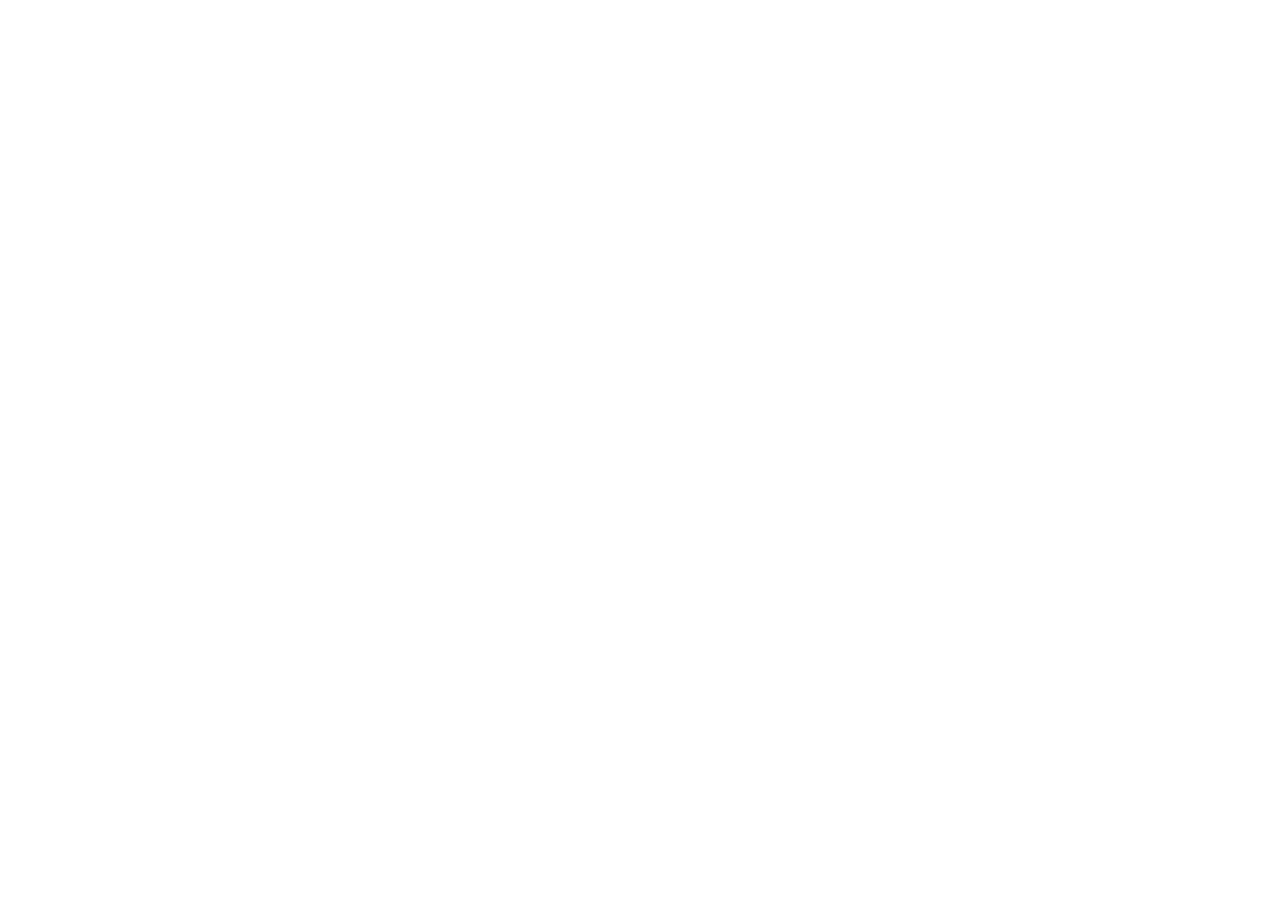
==== index.html @ 88eb9bfc "Initial commit" ====
<!DOCTYPE html>
<html lang="en">

<head>
  <meta charset="utf-8">
  <meta name="viewport"
    content="width=device-width, initial-scale=1, minimum-scale=1.0, shrink-to-fit=no, viewport-fit=cover">

  <!-- Replace with your own title and description. -->
  <title>Awesome Docsify Site</title>
  <meta name="description" content="An awesome docsify site for publishing some content on the web.">

  <!-- Default Theme (see https://docsify.js.org/#/themes) -->
  <link rel="stylesheet" href="//cdn.jsdelivr.net/npm/docsify@4/lib/themes/vue.css">

</head>

<body>
  <div id="app"></div>

  <script>
    // Docsify Configuration (see https://docsify.js.org/#/configuration)
    window.$docsify = {
      name: 'Simple Docsify Template',

      // Sidebar Configuration
      auto2top: true,
      loadSidebar: true,
      maxLevel: 0,
      // Set subMaxLevel to 0 to remove automatic display of page table of contents (TOC) in Sidebar
      subMaxLevel: 3,

      // Search Plugin Configuration
      search: {
        placeholder: 'Type to search',
        noData: 'No matches found.',
        // Headline depth, 1 - 6
        depth: 2,
      }
    };
  </script>

  <!-- Required -->
  <script src="https://cdn.jsdelivr.net/npm/docsify@4/lib/docsify.min.js"></script>

  <!-- Recommended -->
  <script src="https://cdn.jsdelivr.net/npm/docsify@4/lib/plugins/zoom-image.min.js"></script>
  <script src="https://cdn.jsdelivr.net/npm/docsify@4/lib/plugins/search.js"></script>

</body>
</html>
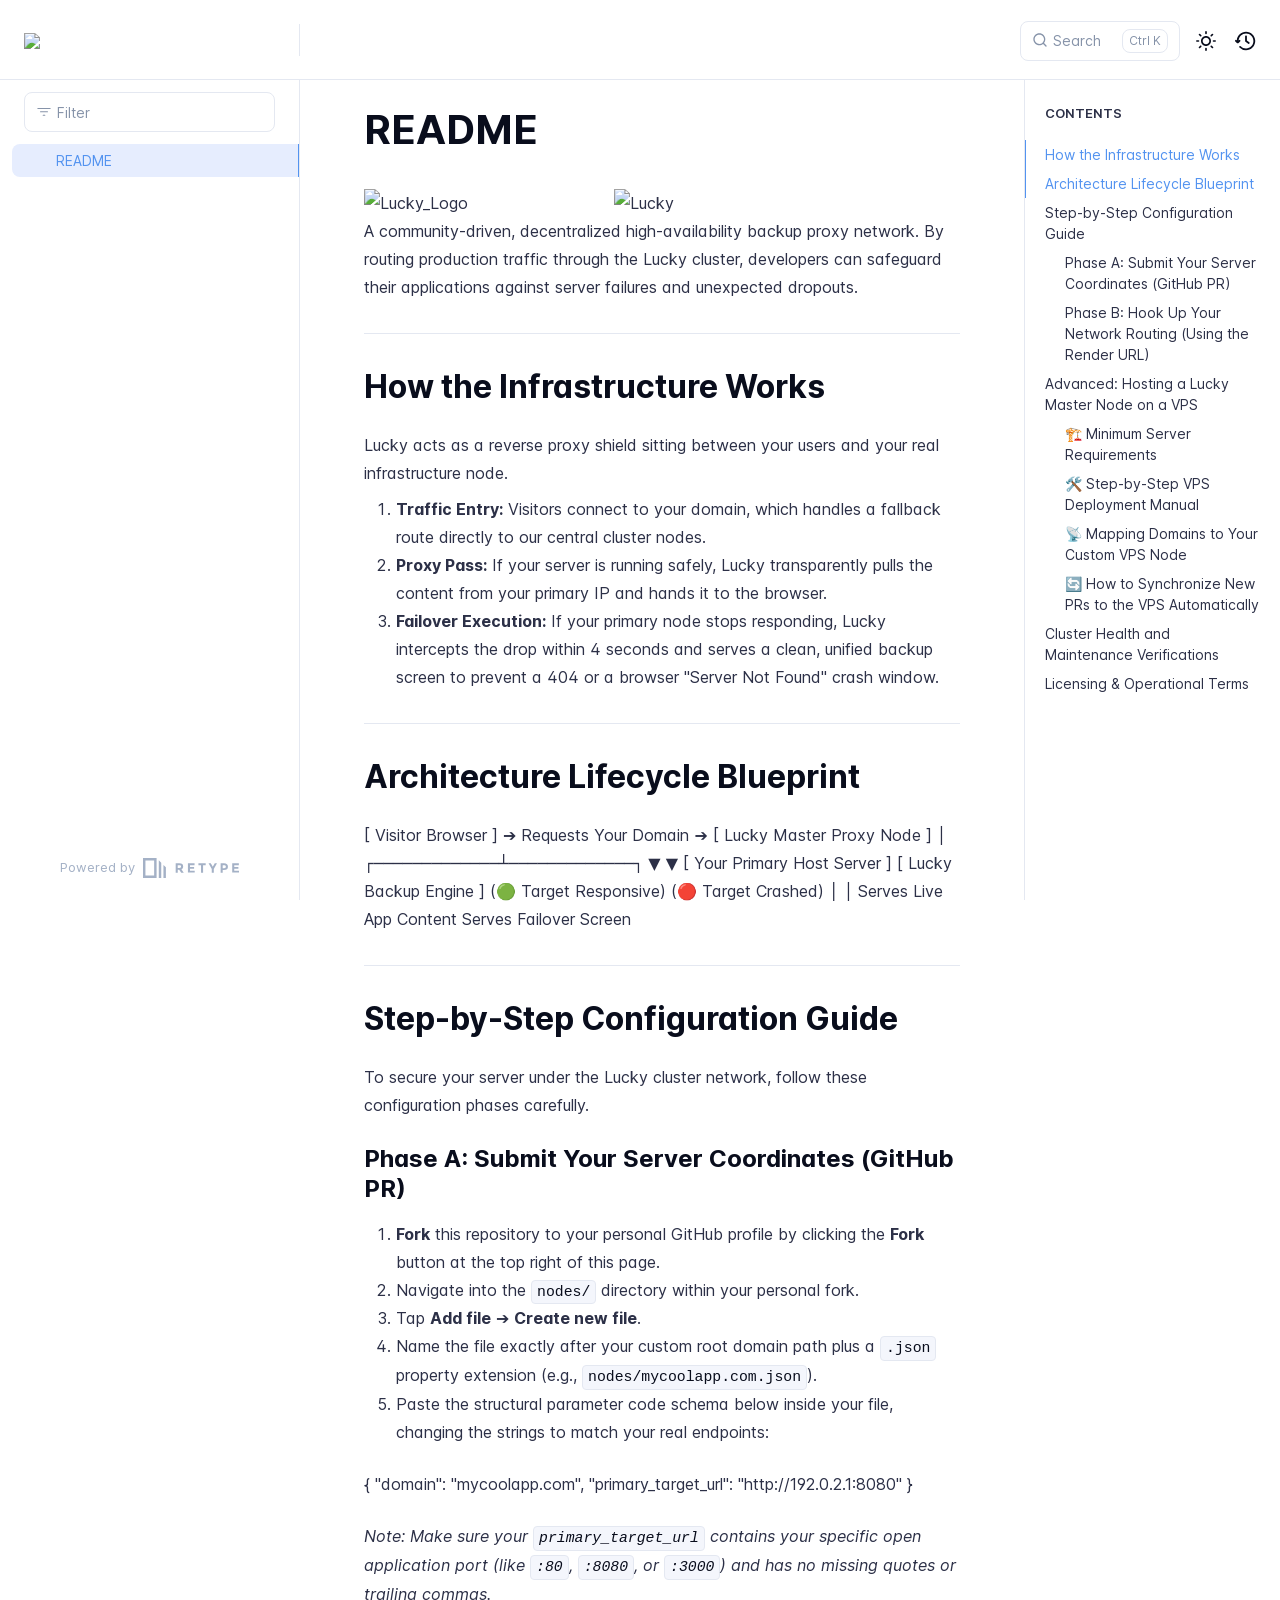
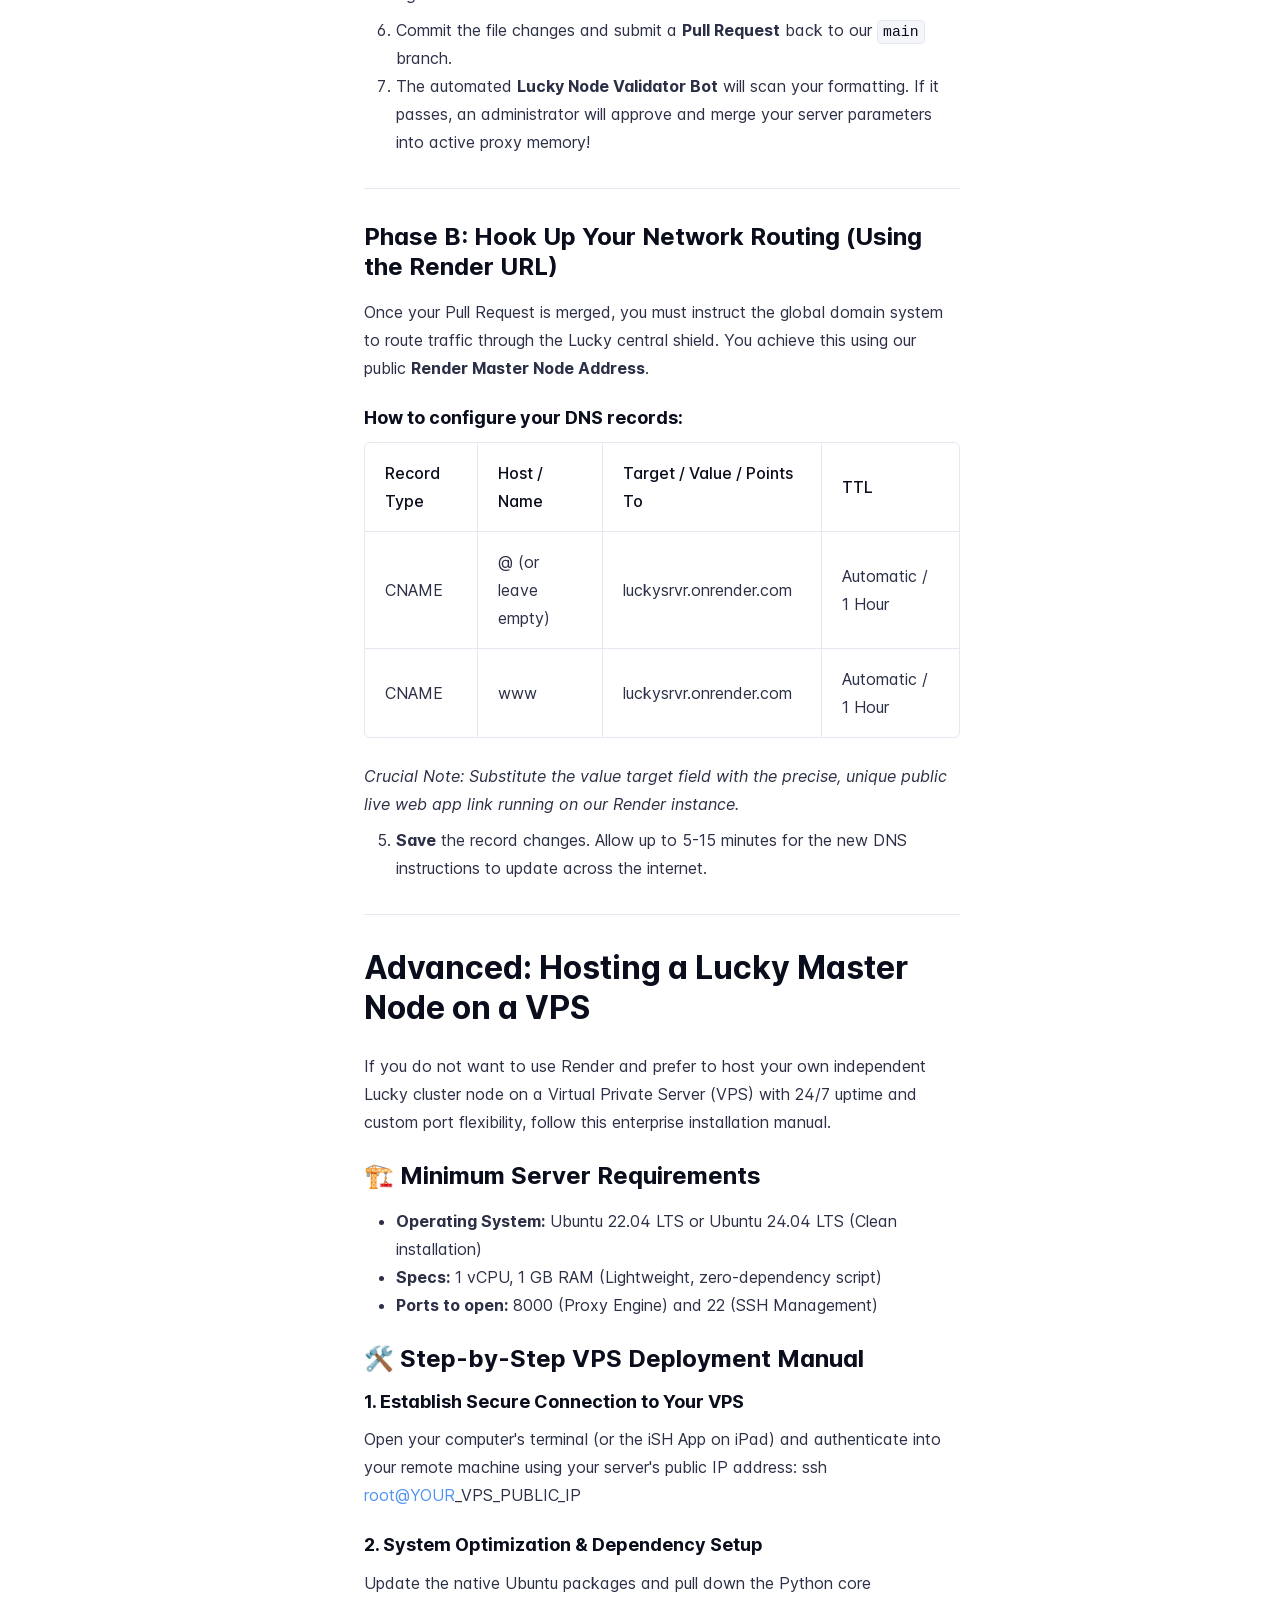
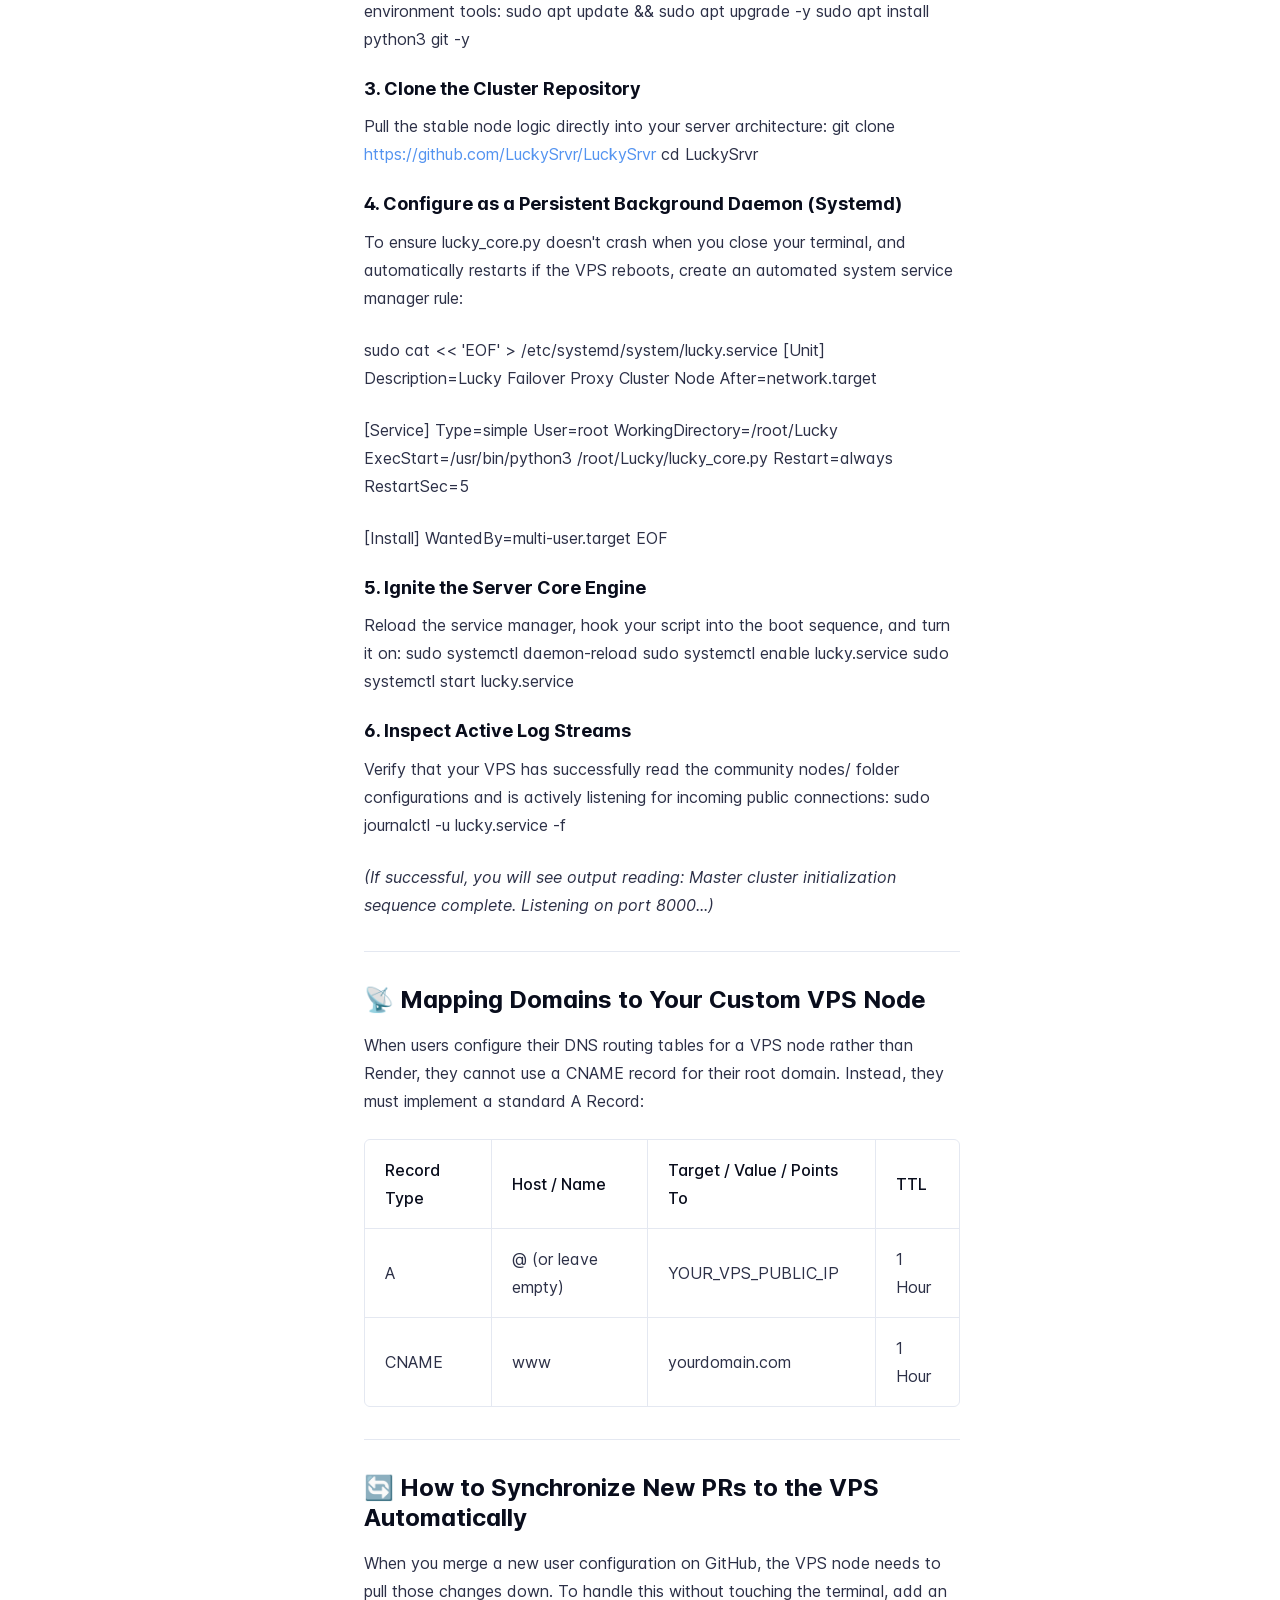
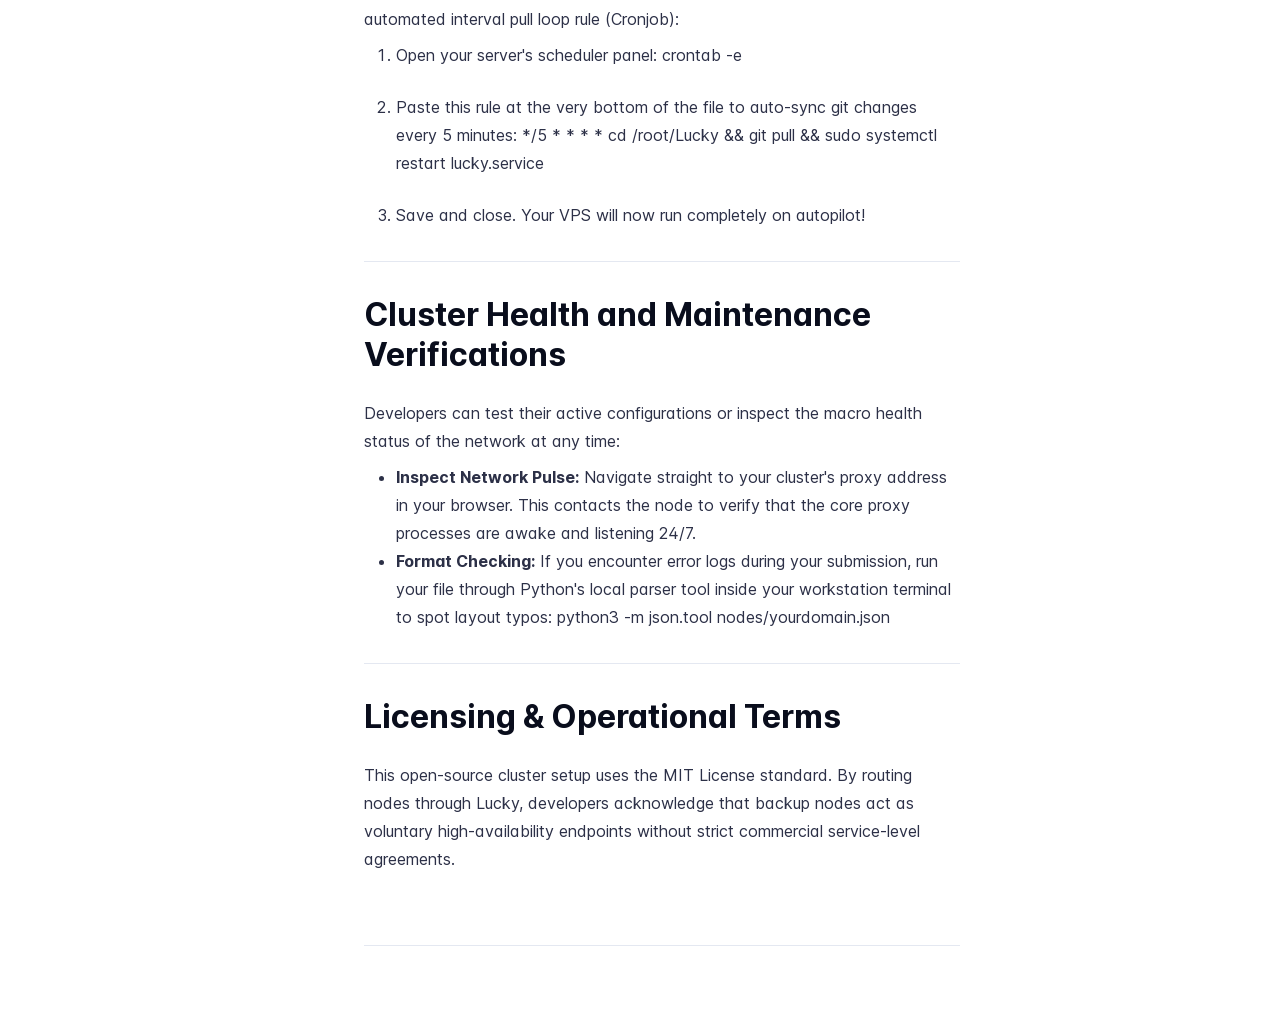
==== commit 273b9b5e: "Refreshes Retype-generated documentation. Process triggered by MOG4125." ====
--- a/index.html
+++ b/index.html
@@ -1,51 +1,452 @@
 <!DOCTYPE html>
-<html lang="en">
-
+<html lang="en" class="h-full">
 <head>
-  <meta charset="utf-8">
-  <meta name="viewport"
-    content="width=device-width, initial-scale=1, minimum-scale=1.0, shrink-to-fit=no, viewport-fit=cover">
-
-  <!-- Replace with your own title and description. -->
-  <title>Awesome Docsify Site</title>
-  <meta name="description" content="An awesome docsify site for publishing some content on the web.">
-
-  <!-- Default Theme (see https://docsify.js.org/#/themes) -->
-  <link rel="stylesheet" href="//cdn.jsdelivr.net/npm/docsify@4/lib/themes/vue.css">
-
+    <meta charset="UTF-8">
+    <meta name="viewport" content="width=device-width,initial-scale=1">
+    <meta name="turbo-cache-control" content="no-cache" data-turbo-track="reload" data-track-token="3.12.0.832842397682">
+
+    <!-- See retype.com -->
+    <meta name="generator" content="Retype 3.12.0">
+
+    <!-- Primary Meta Tags -->
+    <title>README</title>
+    <meta name="title" content="README">
+    <meta name="description" content="A community-driven, decentralized high-availability backup proxy network.">
+
+    <!-- Canonical -->
+    <link rel="canonical" href="/">
+
+    <!-- Open Graph / Facebook -->
+    <meta property="og:type" content="website">
+    <meta property="og:url" content="/">
+    <meta property="og:title" content="README">
+    <meta property="og:description" content="A community-driven, decentralized high-availability backup proxy network.">
+
+    <!-- Twitter -->
+    <meta property="twitter:card" content="summary_large_image">
+    <meta property="twitter:url" content="/">
+    <meta property="twitter:title" content="README">
+    <meta property="twitter:description" content="A community-driven, decentralized high-availability backup proxy network.">
+
+    <script data-cfasync="false">(function(){var cl=document.documentElement.classList,ls=localStorage.getItem("retype_scheme"),hd=cl.contains("dark"),hl=cl.contains("light"),wm=window.matchMedia&&window.matchMedia("(prefers-color-scheme: dark)").matches;if(ls==="dark"||(!ls&&wm&&!hd&&!hl)){cl.remove("light");cl.add("dark")}else if(ls==="light"||(!ls&&!wm&&!hd&&!hl)){cl.remove("dark");cl.add("light")}})();</script>
+
+    <link href="resources/css/retype.css?v=3.12.0.832842397682" rel="stylesheet">
+
+    <script data-cfasync="false" src="resources/js/config.js?v=3.12.0.832842397682" data-turbo-eval="false" defer></script>
+    <script data-cfasync="false" src="resources/js/retype.js?v=3.12.0" data-turbo-eval="false" defer></script>
+    <script id="lunr-js" data-cfasync="false" src="resources/js/lunr.js?v=3.12.0.832842397682" data-turbo-eval="false" defer></script>
 </head>
-
 <body>
-  <div id="app"></div>
-
-  <script>
-    // Docsify Configuration (see https://docsify.js.org/#/configuration)
-    window.$docsify = {
-      name: 'Simple Docsify Template',
-
-      // Sidebar Configuration
-      auto2top: true,
-      loadSidebar: true,
-      maxLevel: 0,
-      // Set subMaxLevel to 0 to remove automatic display of page table of contents (TOC) in Sidebar
-      subMaxLevel: 3,
-
-      // Search Plugin Configuration
-      search: {
-        placeholder: 'Type to search',
-        noData: 'No matches found.',
-        // Headline depth, 1 - 6
-        depth: 2,
-      }
-    };
-  </script>
-
-  <!-- Required -->
-  <script src="https://cdn.jsdelivr.net/npm/docsify@4/lib/docsify.min.js"></script>
-
-  <!-- Recommended -->
-  <script src="https://cdn.jsdelivr.net/npm/docsify@4/lib/plugins/zoom-image.min.js"></script>
-  <script src="https://cdn.jsdelivr.net/npm/docsify@4/lib/plugins/search.js"></script>
-
+    <div id="retype-app" class="relative text-base antialiased text-base-text bg-base-bg font-body">
+        <div class="absolute bottom-0 left-0" style="top: 5rem; right: 50%"></div>
+    
+        <header id="retype-header" class="sticky top-0 z-30 flex w-full h-16 bg-header-bg border-b border-header-border md:h-20">
+            <div class="container relative flex items-center justify-between pr-6 grow md:justify-start">
+                <!-- Mobile menu button skeleton -->
+                <button v-cloak class="skeleton retype-mobile-menu-button flex items-center justify-center shrink-0 overflow-hidden dark:text-white focus:outline-none rounded-full w-10 h-10 ml-3.5 md:hidden"><svg xmlns="http://www.w3.org/2000/svg" class="mb-px shrink-0" width="24" height="24" viewBox="0 0 24 24" role="presentation" style="margin-bottom: 0px;"><g fill="currentColor"><path d="M2 4h20v2H2zM2 11h20v2H2zM2 18h20v2H2z"></path></g></svg></button>
+                <div v-cloak id="retype-sidebar-left-toggle-button"></div>
+        
+                <!-- Logo -->
+                <div class="flex items-center justify-between h-full py-2 md:w-75">
+                    <div class="flex items-center px-2 md:px-6">
+                        <a id="retype-branding-logo" href="" class="flex items-center leading-snug text-2xl">
+                            <span class="grow-0 shrink-0 overflow-hidden">
+                                <img class="max-h-10 dark:hidden md:inline-block" src="false">
+                                <img class="max-h-10 hidden dark:inline-block" src="false">
+                            </span>
+                        </a>
+                    </div>
+        
+                    <span class="hidden h-8 border-r md:inline-block border-base-border"></span>
+                </div>
+        
+                <div class="flex justify-between md:grow">
+                    <!-- Top Nav -->
+                    <nav id="retype-header-nav" class="hidden md:flex">
+                        <ul class="flex flex-col mb-4 md:pl-16 md:mb-0 md:flex-row md:items-center">
+                            
+                        </ul>
+                    </nav>
+        
+                    <div v-cloak class="flex justify-end grow">
+                        <div id="retype-mobile-search-button"></div>
+                        <doc-search-desktop></doc-search-desktop>
+        
+                        <doc-theme-switch class="lg:ml-2"></doc-theme-switch>
+                        <doc-history></doc-history>
+                    </div>
+                </div>
+            </div>
+        </header>
+    
+    
+        <div id="retype-container" class="container relative flex bg-white">
+            <!-- Sidebar Skeleton -->
+            <div v-cloak class="fixed flex flex-col shrink-0 duration-300 ease-in-out bg-sidebar-left-bg border-sidebar-left-border sidebar top-20 w-75 border-r h-screen md:sticky transition-transform skeleton">
+            
+                <div class="flex items-center h-16 px-6">
+                    <input id="retype-filter-input-mock" class="w-full h-10 pl-8 px-3 py-2 transition-colors duration-200 ease-linear bg-filter-bg border border-filter-border rounded-lg shadow-none md:text-sm hover:border-filter-border-hover focus:outline-none focus:border-filter-border-focus placeholder-filter-placeholder" type="text">
+                </div>
+            
+                <div class="pl-6 mt-1 mb-4">
+                    <div class="w-32 h-3 mb-4 bg-skeleton-bg rounded-full loading"></div>
+                    <div class="w-48 h-3 mb-4 bg-skeleton-bg rounded-full loading"></div>
+                    <div class="w-40 h-3 mb-4 bg-skeleton-bg rounded-full loading"></div>
+                    <div class="w-32 h-3 mb-4 bg-skeleton-bg rounded-full loading"></div>
+                    <div class="w-48 h-3 mb-4 bg-skeleton-bg rounded-full loading"></div>
+                    <div class="w-40 h-3 mb-4 bg-skeleton-bg rounded-full loading"></div>
+                </div>
+            
+                <div class="shrink-0 mt-auto bg-transparent dark:border-base-border">
+                    <a class="flex items-center justify-center flex-nowrap h-16 text-gray-350 dark:text-dark-400 hover:text-gray-600 dark:hover:text-dark-300 transition-colors duration-150 ease-in docs-powered-by" target="_blank" href="https://retype.com/" rel="noopener">
+                        <span class="text-xs whitespace-nowrap">Powered by</span>
+                        <svg xmlns="http://www.w3.org/2000/svg" class="ml-2" fill="currentColor" width="96" height="20" overflow="visible"><path d="M0 0v20h13.59V0H0zm11.15 17.54H2.44V2.46h8.71v15.08zM15.8 20h2.44V4.67L15.8 2.22zM20.45 6.89V20h2.44V9.34z"/><g><path d="M40.16 8.44c0 1.49-.59 2.45-1.75 2.88l2.34 3.32h-2.53l-2.04-2.96h-1.43v2.96h-2.06V5.36h3.5c1.43 0 2.46.24 3.07.73s.9 1.27.9 2.35zm-2.48 1.1c.26-.23.38-.59.38-1.09 0-.5-.13-.84-.4-1.03s-.73-.28-1.39-.28h-1.54v2.75h1.5c.72 0 1.2-.12 1.45-.35zM51.56 5.36V7.2h-4.59v1.91h4.13v1.76h-4.13v1.92h4.74v1.83h-6.79V5.36h6.64zM60.09 7.15v7.48h-2.06V7.15h-2.61V5.36h7.28v1.79h-2.61zM70.81 14.64h-2.06v-3.66l-3.19-5.61h2.23l1.99 3.45 1.99-3.45H74l-3.19 5.61v3.66zM83.99 6.19c.65.55.97 1.4.97 2.55s-.33 1.98-1 2.51-1.68.8-3.04.8h-1.23v2.59h-2.06V5.36h3.26c1.42 0 2.45.28 3.1.83zm-1.51 3.65c.25-.28.37-.69.37-1.22s-.16-.92-.48-1.14c-.32-.23-.82-.34-1.5-.34H79.7v3.12h1.38c.68 0 1.15-.14 1.4-.42zM95.85 5.36V7.2h-4.59v1.91h4.13v1.76h-4.13v1.92H96v1.83h-6.79V5.36h6.64z"/></g></svg>
+                    </a>
+                </div>
+            </div>
+            
+            <!-- Sidebar component -->
+            <doc-sidebar v-cloak>
+                <template #sidebar-footer>
+                    <div class="shrink-0 mt-auto border-t md:bg-transparent md:border-none dark:border-base-border">
+            
+                        <a class="flex items-center justify-center flex-nowrap h-16 text-gray-350 dark:text-dark-400 hover:text-gray-600 dark:hover:text-dark-300 transition-colors duration-150 ease-in docs-powered-by" target="_blank" href="https://retype.com/" rel="noopener">
+                            <span class="text-xs whitespace-nowrap">Powered by</span>
+                            <svg xmlns="http://www.w3.org/2000/svg" class="ml-2" fill="currentColor" width="96" height="20" overflow="visible"><path d="M0 0v20h13.59V0H0zm11.15 17.54H2.44V2.46h8.71v15.08zM15.8 20h2.44V4.67L15.8 2.22zM20.45 6.89V20h2.44V9.34z"/><g><path d="M40.16 8.44c0 1.49-.59 2.45-1.75 2.88l2.34 3.32h-2.53l-2.04-2.96h-1.43v2.96h-2.06V5.36h3.5c1.43 0 2.46.24 3.07.73s.9 1.27.9 2.35zm-2.48 1.1c.26-.23.38-.59.38-1.09 0-.5-.13-.84-.4-1.03s-.73-.28-1.39-.28h-1.54v2.75h1.5c.72 0 1.2-.12 1.45-.35zM51.56 5.36V7.2h-4.59v1.91h4.13v1.76h-4.13v1.92h4.74v1.83h-6.79V5.36h6.64zM60.09 7.15v7.48h-2.06V7.15h-2.61V5.36h7.28v1.79h-2.61zM70.81 14.64h-2.06v-3.66l-3.19-5.61h2.23l1.99 3.45 1.99-3.45H74l-3.19 5.61v3.66zM83.99 6.19c.65.55.97 1.4.97 2.55s-.33 1.98-1 2.51-1.68.8-3.04.8h-1.23v2.59h-2.06V5.36h3.26c1.42 0 2.45.28 3.1.83zm-1.51 3.65c.25-.28.37-.69.37-1.22s-.16-.92-.48-1.14c-.32-.23-.82-.34-1.5-.34H79.7v3.12h1.38c.68 0 1.15-.14 1.4-.42zM95.85 5.36V7.2h-4.59v1.91h4.13v1.76h-4.13v1.92H96v1.83h-6.79V5.36h6.64z"/></g></svg>
+                        </a>
+                    </div>
+                </template>
+            </doc-sidebar>
+    
+            <div class="grow min-w-0 bg-body-bg">
+                <!-- Render "toolbar" template here on api pages --><!-- Render page content -->
+                <div class="flex">
+                    <div id="retype-main" class="min-w-0 p-4 grow md:px-16">
+                        <main class="relative pb-12 lg:pt-2">
+                            <div class="retype-markdown" id="retype-content">
+                                <!-- Rendered if sidebar right is enabled -->
+                                <div id="retype-sidebar-right-toggle"></div>
+                                <!-- Page content  -->
+<doc-anchor-target id="readme" class="break-words">
+    <h1>
+        <doc-anchor-trigger class="header-anchor-trigger" to="#readme">#</doc-anchor-trigger>
+        <span>README</span>
+    </h1>
+</doc-anchor-target>
+<img src="https://github.com/user-attachments/assets/b3d15fbd-3086-4911-b2ff-113a3483d96e" width="250" alt="Lucky_Logo" valign="left" />
+<img src="https://github.com/user-attachments/assets/63e3de5e-a7f2-4eb6-b3e2-8bebc9a30c07" width="180" alt="Lucky" valign="middle" />
+<p>A community-driven, decentralized high-availability backup proxy network. By routing production traffic through the Lucky cluster, developers can safeguard their applications against server failures and unexpected dropouts.</p>
+<hr>
+<doc-anchor-target id="how-the-infrastructure-works">
+    <h2>
+        <doc-anchor-trigger class="header-anchor-trigger" to="#how-the-infrastructure-works">#</doc-anchor-trigger>
+        <span>How the Infrastructure Works</span>
+    </h2>
+</doc-anchor-target>
+<p>Lucky acts as a reverse proxy shield sitting between your users and your real infrastructure node.</p>
+<ol>
+<li><strong>Traffic Entry:</strong> Visitors connect to your domain, which handles a fallback route directly to our central cluster nodes.</li>
+<li><strong>Proxy Pass:</strong> If your server is running safely, Lucky transparently pulls the content from your primary IP and hands it to the browser.</li>
+<li><strong>Failover Execution:</strong> If your primary node stops responding, Lucky intercepts the drop within 4 seconds and serves a clean, unified backup screen to prevent a 404 or a browser &quot;Server Not Found&quot; crash window.</li>
+</ol>
+<hr>
+<doc-anchor-target id="architecture-lifecycle-blueprint">
+    <h2>
+        <doc-anchor-trigger class="header-anchor-trigger" to="#architecture-lifecycle-blueprint">#</doc-anchor-trigger>
+        <span>Architecture Lifecycle Blueprint</span>
+    </h2>
+</doc-anchor-target>
+<p>[ Visitor Browser ] ➔ Requests Your Domain ➔ [ Lucky Master Proxy Node ]
+│
+┌─────────────┴─────────────┐
+▼                           ▼
+[ Your Primary Host Server ]    [ Lucky Backup Engine ]
+(<span class="docs-emoji">&#x1F7E2;</span> Target Responsive)         (<span class="docs-emoji">&#x1F534;</span> Target Crashed)
+│                              │
+Serves Live App Content       Serves Failover Screen</p>
+<hr>
+<doc-anchor-target id="step-by-step-configuration-guide">
+    <h2>
+        <doc-anchor-trigger class="header-anchor-trigger" to="#step-by-step-configuration-guide">#</doc-anchor-trigger>
+        <span>Step-by-Step Configuration Guide</span>
+    </h2>
+</doc-anchor-target>
+<p>To secure your server under the Lucky cluster network, follow these configuration phases carefully.</p>
+<doc-anchor-target id="phase-a-submit-your-server-coordinates-github-pr">
+    <h3>
+        <doc-anchor-trigger class="header-anchor-trigger" to="#phase-a-submit-your-server-coordinates-github-pr">#</doc-anchor-trigger>
+        <span>Phase A: Submit Your Server Coordinates (GitHub PR)</span>
+    </h3>
+</doc-anchor-target>
+<ol>
+<li><strong>Fork</strong> this repository to your personal GitHub profile by clicking the <strong>Fork</strong> button at the top right of this page.</li>
+<li>Navigate into the <strong><code translate="no" v-pre>nodes/</code></strong> directory within your personal fork.</li>
+<li>Tap <strong>Add file</strong> ➔ <strong>Create new file</strong>.</li>
+<li>Name the file exactly after your custom root domain path plus a <code translate="no" v-pre>.json</code> property extension (e.g., <code translate="no" v-pre>nodes/mycoolapp.com.json</code>).</li>
+<li>Paste the structural parameter code schema below inside your file, changing the strings to match your real endpoints:</li>
+</ol>
+<p>{
+&quot;domain&quot;: &quot;mycoolapp.com&quot;,
+&quot;primary_target_url&quot;: &quot;http://192.0.2.1:8080&quot;
+}</p>
+<p><em>Note: Make sure your <code translate="no" v-pre>primary_target_url</code> contains your specific open application port (like <code translate="no" v-pre>:80</code>, <code translate="no" v-pre>:8080</code>, or <code translate="no" v-pre>:3000</code>) and has no missing quotes or trailing commas.</em></p>
+<ol start="6">
+<li>Commit the file changes and submit a <strong>Pull Request</strong> back to our <code translate="no" v-pre>main</code> branch.</li>
+<li>The automated <strong>Lucky Node Validator Bot</strong> will scan your formatting. If it passes, an administrator will approve and merge your server parameters into active proxy memory!</li>
+</ol>
+<hr>
+<doc-anchor-target id="phase-b-hook-up-your-network-routing-using-the-render-url">
+    <h3>
+        <doc-anchor-trigger class="header-anchor-trigger" to="#phase-b-hook-up-your-network-routing-using-the-render-url">#</doc-anchor-trigger>
+        <span>Phase B: Hook Up Your Network Routing (Using the Render URL)</span>
+    </h3>
+</doc-anchor-target>
+<p>Once your Pull Request is merged, you must instruct the global domain system to route traffic through the Lucky central shield. You achieve this using our public <strong>Render Master Node Address</strong>.</p>
+<doc-anchor-target id="how-to-configure-your-dns-records">
+    <h4>
+        <doc-anchor-trigger class="header-anchor-trigger" to="#how-to-configure-your-dns-records">#</doc-anchor-trigger>
+        <span>How to configure your DNS records:</span>
+    </h4>
+</doc-anchor-target>
+<div class="table-wrapper scrollbar overflow-hidden">
+<table class="comfortable">
+<thead>
+<tr>
+<th style="text-align: left;">Record Type</th>
+<th style="text-align: left;">Host / Name</th>
+<th style="text-align: left;">Target / Value / Points To</th>
+<th style="text-align: left;">TTL</th>
+</tr>
+</thead>
+<tbody>
+<tr>
+<td style="text-align: left;">CNAME</td>
+<td style="text-align: left;">@ (or leave empty)</td>
+<td style="text-align: left;">luckysrvr.onrender.com</td>
+<td style="text-align: left;">Automatic / 1 Hour</td>
+</tr>
+<tr>
+<td style="text-align: left;">CNAME</td>
+<td style="text-align: left;">www</td>
+<td style="text-align: left;">luckysrvr.onrender.com</td>
+<td style="text-align: left;">Automatic / 1 Hour</td>
+</tr>
+</tbody>
+</table>
+</div>
+<p><em>Crucial Note: Substitute the value target field with the precise, unique public live web app link running on our Render instance.</em></p>
+<ol start="5">
+<li><strong>Save</strong> the record changes. Allow up to 5-15 minutes for the new DNS instructions to update across the internet.</li>
+</ol>
+<hr>
+<doc-anchor-target id="advanced-hosting-a-lucky-master-node-on-a-vps">
+    <h2>
+        <doc-anchor-trigger class="header-anchor-trigger" to="#advanced-hosting-a-lucky-master-node-on-a-vps">#</doc-anchor-trigger>
+        <span>Advanced: Hosting a Lucky Master Node on a VPS</span>
+    </h2>
+</doc-anchor-target>
+<p>If you do not want to use Render and prefer to host your own independent Lucky cluster node on a Virtual Private Server (VPS) with 24/7 uptime and custom port flexibility, follow this enterprise installation manual.</p>
+<doc-anchor-target id="-minimum-server-requirements">
+    <h3>
+        <doc-anchor-trigger class="header-anchor-trigger" to="#-minimum-server-requirements">#</doc-anchor-trigger>
+        <span><span class="docs-emoji">&#x1F3D7;&#xFE0F;</span> Minimum Server Requirements</span>
+    </h3>
+</doc-anchor-target>
+<ul>
+<li><strong>Operating System:</strong> Ubuntu 22.04 LTS or Ubuntu 24.04 LTS (Clean installation)</li>
+<li><strong>Specs:</strong> 1 vCPU, 1 GB RAM (Lightweight, zero-dependency script)</li>
+<li><strong>Ports to open:</strong> 8000 (Proxy Engine) and 22 (SSH Management)</li>
+</ul>
+<doc-anchor-target id="-step-by-step-vps-deployment-manual">
+    <h3>
+        <doc-anchor-trigger class="header-anchor-trigger" to="#-step-by-step-vps-deployment-manual">#</doc-anchor-trigger>
+        <span><span class="docs-emoji">&#x1F6E0;&#xFE0F;</span> Step-by-Step VPS Deployment Manual</span>
+    </h3>
+</doc-anchor-target>
+<doc-anchor-target id="1-establish-secure-connection-to-your-vps">
+    <h4>
+        <doc-anchor-trigger class="header-anchor-trigger" to="#1-establish-secure-connection-to-your-vps">#</doc-anchor-trigger>
+        <span>1. Establish Secure Connection to Your VPS</span>
+    </h4>
+</doc-anchor-target>
+<p>Open your computer&#x27;s terminal (or the iSH App on iPad) and authenticate into your remote machine using your server&#x27;s public IP address:
+ssh <a href="mailto:root@YOUR">root@YOUR</a>_VPS_PUBLIC_IP</p>
+<doc-anchor-target id="2-system-optimization--dependency-setup">
+    <h4>
+        <doc-anchor-trigger class="header-anchor-trigger" to="#2-system-optimization--dependency-setup">#</doc-anchor-trigger>
+        <span>2. System Optimization &amp; Dependency Setup</span>
+    </h4>
+</doc-anchor-target>
+<p>Update the native Ubuntu packages and pull down the Python core environment tools:
+sudo apt update &amp;&amp; sudo apt upgrade -y
+sudo apt install python3 git -y</p>
+<doc-anchor-target id="3-clone-the-cluster-repository">
+    <h4>
+        <doc-anchor-trigger class="header-anchor-trigger" to="#3-clone-the-cluster-repository">#</doc-anchor-trigger>
+        <span>3. Clone the Cluster Repository</span>
+    </h4>
+</doc-anchor-target>
+<p>Pull the stable node logic directly into your server architecture:
+git clone <a href="https://github.com/LuckySrvr/LuckySrvr">https://github.com/LuckySrvr/LuckySrvr</a>
+cd LuckySrvr</p>
+<doc-anchor-target id="4-configure-as-a-persistent-background-daemon-systemd">
+    <h4>
+        <doc-anchor-trigger class="header-anchor-trigger" to="#4-configure-as-a-persistent-background-daemon-systemd">#</doc-anchor-trigger>
+        <span>4. Configure as a Persistent Background Daemon (Systemd)</span>
+    </h4>
+</doc-anchor-target>
+<p>To ensure lucky_core.py doesn&#x27;t crash when you close your terminal, and automatically restarts if the VPS reboots, create an automated system service manager rule:</p>
+<p>sudo cat &lt;&lt; &#x27;EOF&#x27; &gt; /etc/systemd/system/lucky.service
+[Unit]
+Description=Lucky Failover Proxy Cluster Node
+After=network.target</p>
+<p>[Service]
+Type=simple
+User=root
+WorkingDirectory=/root/Lucky
+ExecStart=/usr/bin/python3 /root/Lucky/lucky_core.py
+Restart=always
+RestartSec=5</p>
+<p>[Install]
+WantedBy=multi-user.target
+EOF</p>
+<doc-anchor-target id="5-ignite-the-server-core-engine">
+    <h4>
+        <doc-anchor-trigger class="header-anchor-trigger" to="#5-ignite-the-server-core-engine">#</doc-anchor-trigger>
+        <span>5. Ignite the Server Core Engine</span>
+    </h4>
+</doc-anchor-target>
+<p>Reload the service manager, hook your script into the boot sequence, and turn it on:
+sudo systemctl daemon-reload
+sudo systemctl enable lucky.service
+sudo systemctl start lucky.service</p>
+<doc-anchor-target id="6-inspect-active-log-streams">
+    <h4>
+        <doc-anchor-trigger class="header-anchor-trigger" to="#6-inspect-active-log-streams">#</doc-anchor-trigger>
+        <span>6. Inspect Active Log Streams</span>
+    </h4>
+</doc-anchor-target>
+<p>Verify that your VPS has successfully read the community nodes/ folder configurations and is actively listening for incoming public connections:
+sudo journalctl -u lucky.service -f</p>
+<p><em>(If successful, you will see output reading: Master cluster initialization sequence complete. Listening on port 8000...)</em></p>
+<hr>
+<doc-anchor-target id="-mapping-domains-to-your-custom-vps-node">
+    <h3>
+        <doc-anchor-trigger class="header-anchor-trigger" to="#-mapping-domains-to-your-custom-vps-node">#</doc-anchor-trigger>
+        <span><span class="docs-emoji">&#x1F4E1;</span> Mapping Domains to Your Custom VPS Node</span>
+    </h3>
+</doc-anchor-target>
+<p>When users configure their DNS routing tables for a VPS node rather than Render, they cannot use a CNAME record for their root domain. Instead, they must implement a standard A Record:</p>
+<div class="table-wrapper scrollbar overflow-hidden">
+<table class="comfortable">
+<thead>
+<tr>
+<th style="text-align: left;">Record Type</th>
+<th style="text-align: left;">Host / Name</th>
+<th style="text-align: left;">Target / Value / Points To</th>
+<th style="text-align: left;">TTL</th>
+</tr>
+</thead>
+<tbody>
+<tr>
+<td style="text-align: left;">A</td>
+<td style="text-align: left;">@ (or leave empty)</td>
+<td style="text-align: left;">YOUR_VPS_PUBLIC_IP</td>
+<td style="text-align: left;">1 Hour</td>
+</tr>
+<tr>
+<td style="text-align: left;">CNAME</td>
+<td style="text-align: left;">www</td>
+<td style="text-align: left;">yourdomain.com</td>
+<td style="text-align: left;">1 Hour</td>
+</tr>
+</tbody>
+</table>
+</div>
+<hr>
+<doc-anchor-target id="-how-to-synchronize-new-prs-to-the-vps-automatically">
+    <h3>
+        <doc-anchor-trigger class="header-anchor-trigger" to="#-how-to-synchronize-new-prs-to-the-vps-automatically">#</doc-anchor-trigger>
+        <span><span class="docs-emoji">&#x1F504;</span> How to Synchronize New PRs to the VPS Automatically</span>
+    </h3>
+</doc-anchor-target>
+<p>When you merge a new user configuration on GitHub, the VPS node needs to pull those changes down. To handle this without touching the terminal, add an automated interval pull loop rule (Cronjob):</p>
+<ol>
+<li><p>Open your server&#x27;s scheduler panel:
+crontab -e</p>
+</li>
+<li><p>Paste this rule at the very bottom of the file to auto-sync git changes every 5 minutes:
+*/5 * * * * cd /root/Lucky &amp;&amp; git pull &amp;&amp; sudo systemctl restart lucky.service</p>
+</li>
+<li><p>Save and close. Your VPS will now run completely on autopilot!</p>
+</li>
+</ol>
+<hr>
+<doc-anchor-target id="cluster-health-and-maintenance-verifications">
+    <h2>
+        <doc-anchor-trigger class="header-anchor-trigger" to="#cluster-health-and-maintenance-verifications">#</doc-anchor-trigger>
+        <span>Cluster Health and Maintenance Verifications</span>
+    </h2>
+</doc-anchor-target>
+<p>Developers can test their active configurations or inspect the macro health status of the network at any time:</p>
+<ul>
+<li><strong>Inspect Network Pulse:</strong> Navigate straight to your cluster&#x27;s proxy address in your browser. This contacts the node to verify that the core proxy processes are awake and listening 24/7.</li>
+<li><strong>Format Checking:</strong> If you encounter error logs during your submission, run your file through Python&#x27;s local parser tool inside your workstation terminal to spot layout typos:
+python3 -m json.tool nodes/yourdomain.json</li>
+</ul>
+<hr>
+<doc-anchor-target id="licensing--operational-terms">
+    <h2>
+        <doc-anchor-trigger class="header-anchor-trigger" to="#licensing--operational-terms">#</doc-anchor-trigger>
+        <span>Licensing &amp; Operational Terms</span>
+    </h2>
+</doc-anchor-target>
+<p>This open-source cluster setup uses the MIT License standard. By routing nodes through Lucky, developers acknowledge that backup nodes act as voluntary high-availability endpoints without strict commercial service-level agreements.</p>
+
+                                
+                                <!-- Required only on API pages -->
+                                <doc-toolbar-member-filter-no-results></doc-toolbar-member-filter-no-results>
+                            </div>
+                            <footer id="retype-content-footer" class="clear-both">
+                            
+                            </footer>
+                        </main>
+                
+                        <div id="retype-page-footer" class="print:border-none border-t border-base-border pt-6 mb-8">
+                            <footer class="flex flex-wrap items-center justify-between print:justify-center">
+                                <div id="retype-footer-links" class="print:hidden">
+                                    <ul class="flex flex-wrap items-center text-sm">
+                                    </ul>
+                                </div>
+                                <div id="retype-copyright" class="print:justify-center py-2 text-footer-text font-footer-link text-sm leading-relaxed"></div>
+                            </footer>
+                        </div>
+                    </div>
+                
+                    <!-- Rendered if sidebar right is enabled -->
+                    <!-- Sidebar right skeleton-->
+                    <div v-cloak class="fixed top-0 bottom-0 right-0 translate-x-full bg-sidebar-right-bg border-sidebar-right-border lg:sticky lg:border-l lg:shrink-0 lg:pt-6 lg:transform-none sm:w-1/2 lg:w-64 lg:z-0 md:w-104 sidebar-right skeleton">
+                        <div class="pl-5">
+                            <div class="w-32 h-3 mb-4 bg-skeleton-bg rounded-full loading"></div>
+                            <div class="w-48 h-3 mb-4 bg-skeleton-bg rounded-full loading"></div>
+                            <div class="w-40 h-3 mb-4 bg-skeleton-bg rounded-full loading"></div>
+                        </div>
+                    </div>
+                
+                    <!-- User should be able to hide sidebar right -->
+                    <doc-sidebar-right v-cloak></doc-sidebar-right>
+                </div>
+
+            </div>
+        </div>
+    
+        <doc-search-mobile></doc-search-mobile>
+        <doc-back-to-top></doc-back-to-top>
+    </div>
+
+
+    <div id="retype-overlay-target"></div>
+
+    <script data-cfasync="false">window.__DOCS__ = { "title": "README", isRoot: true, level: 0, icon: "file", hasPrism: false, hasMermaid: false, hasMath: false, tocDepth: 23 }</script>
 </body>
 </html>
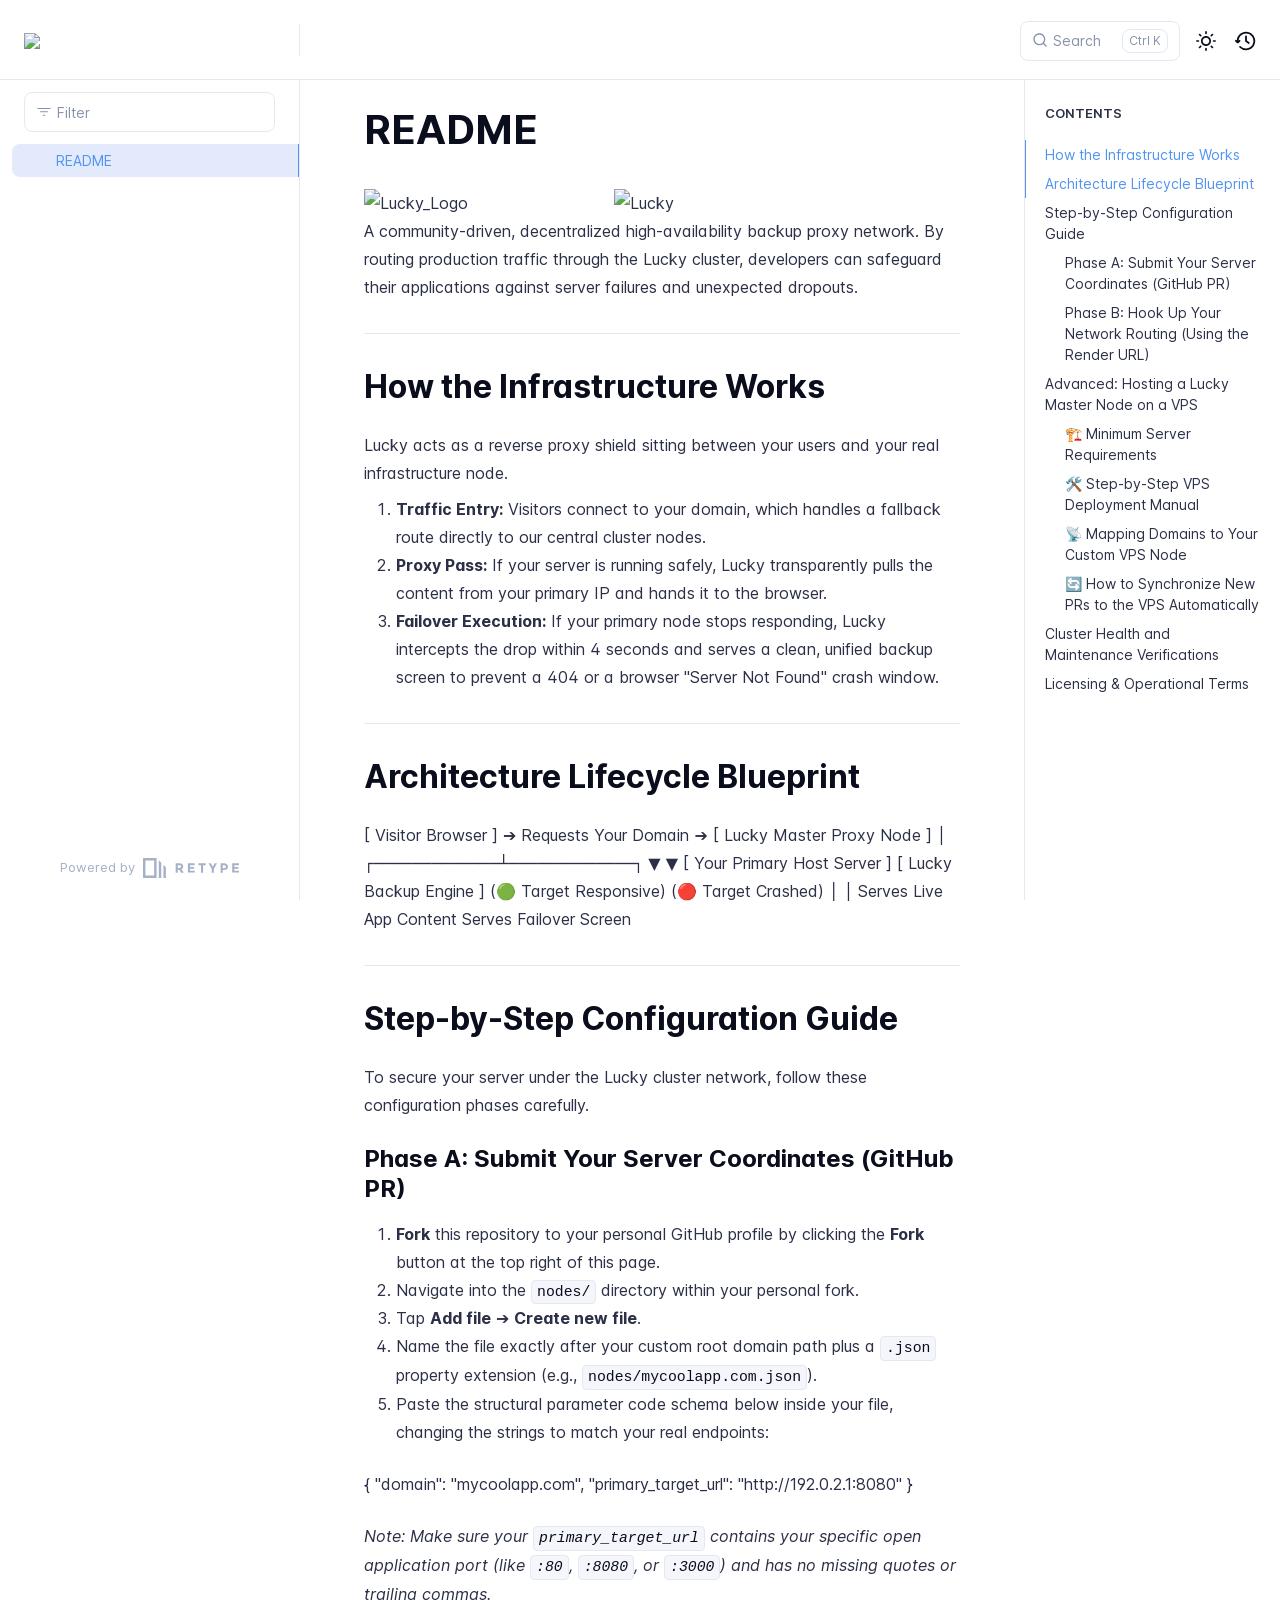
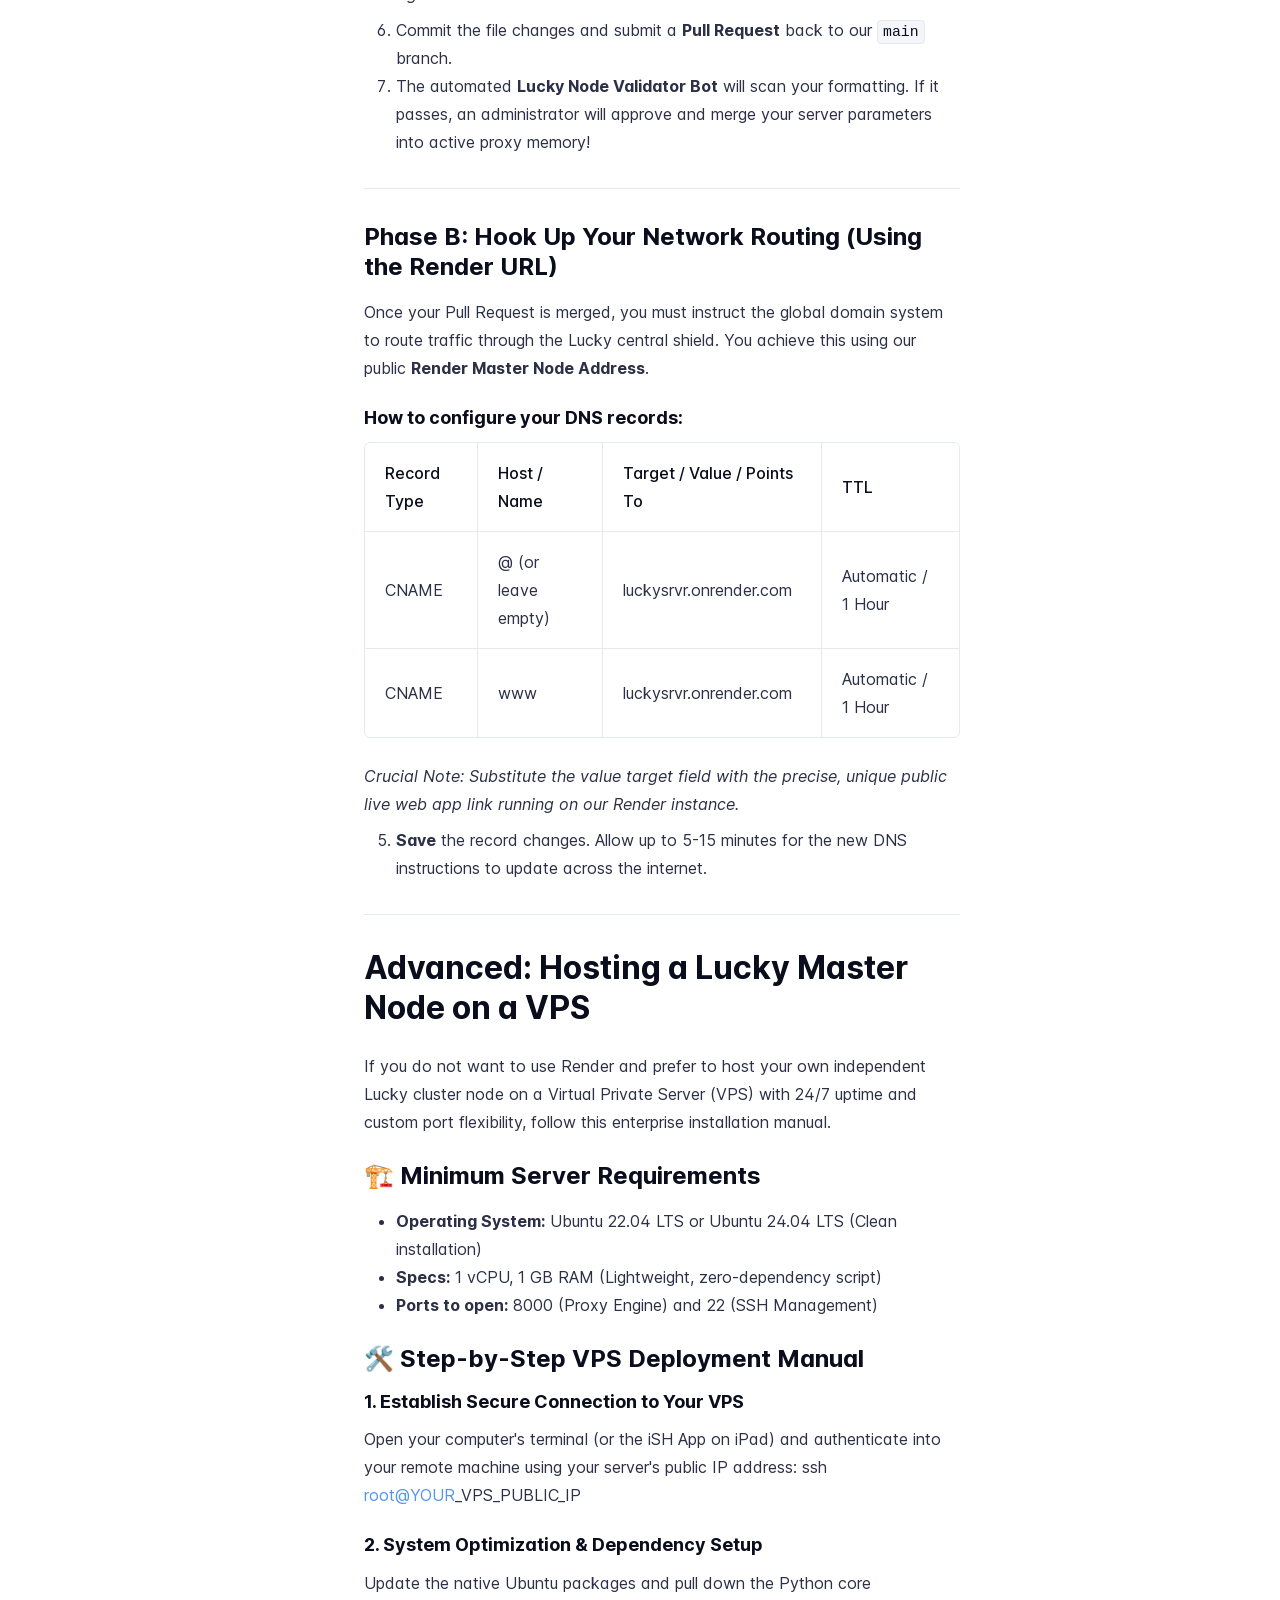
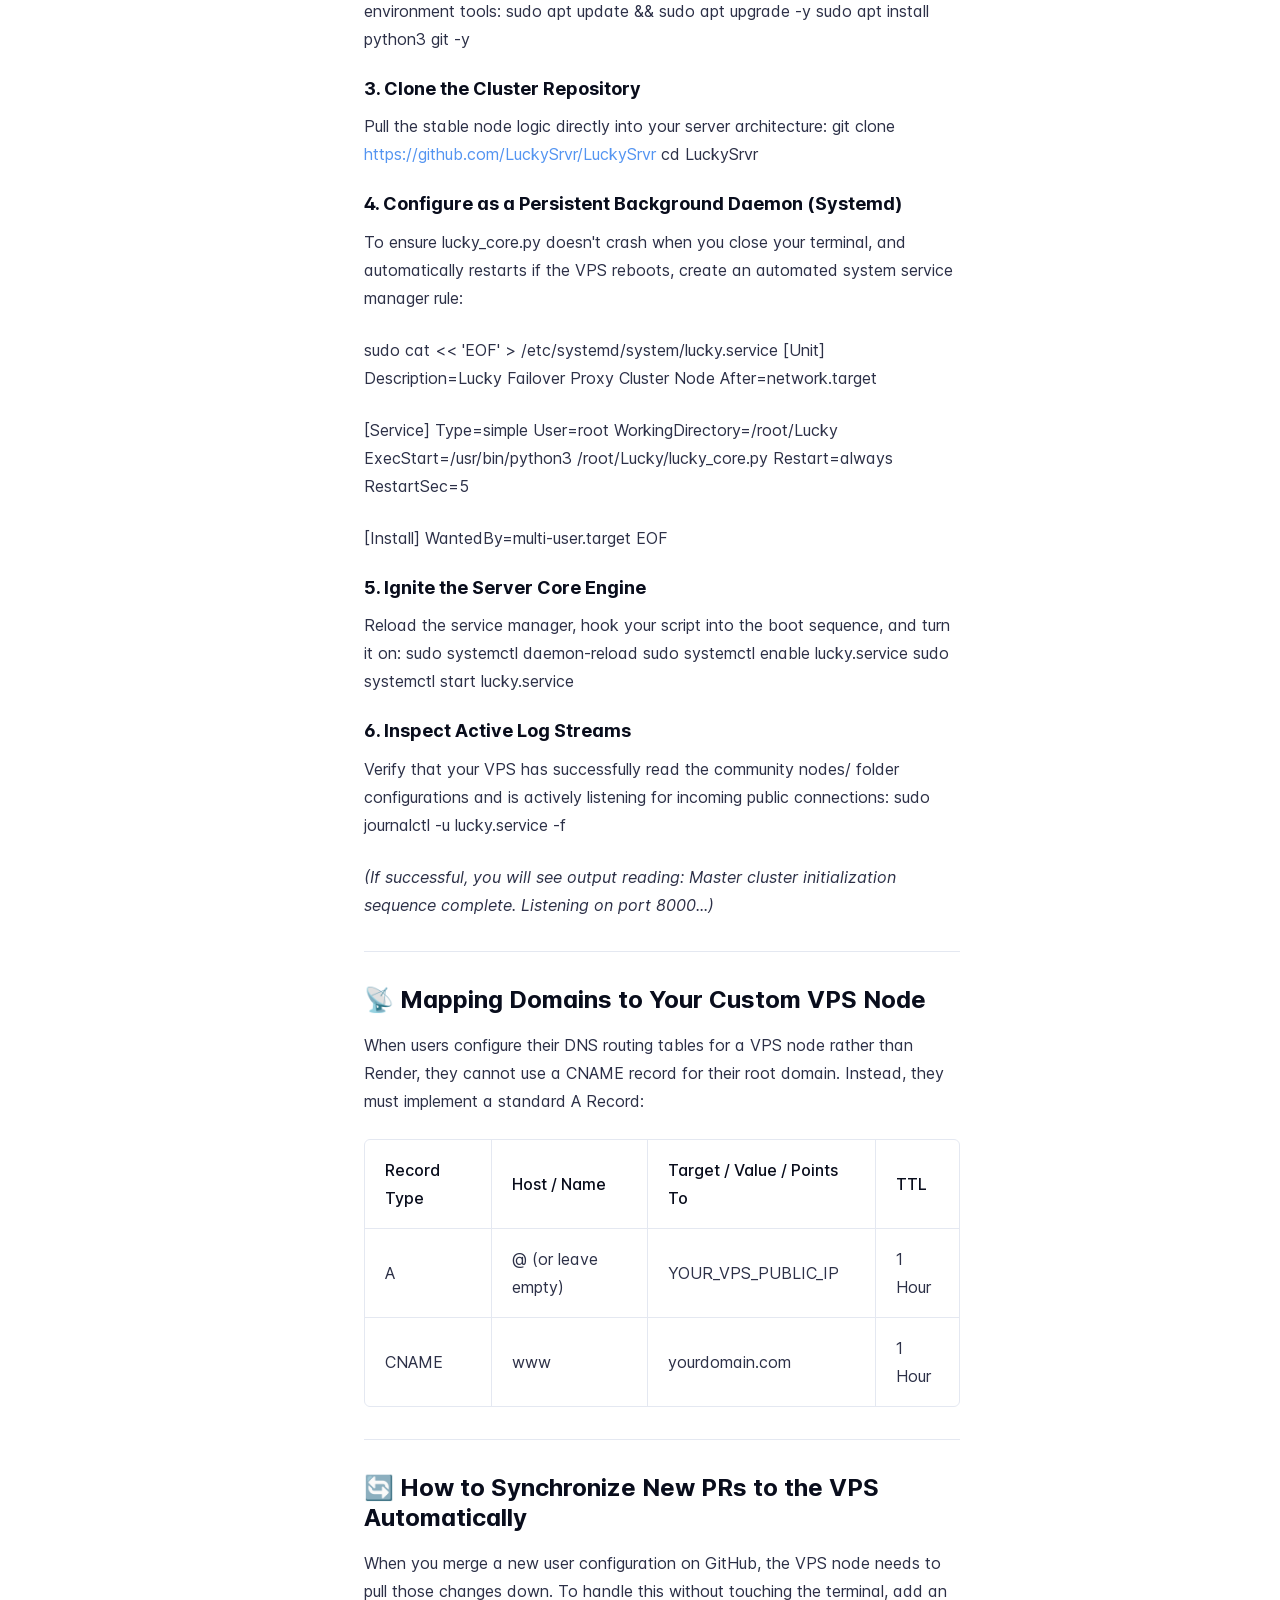
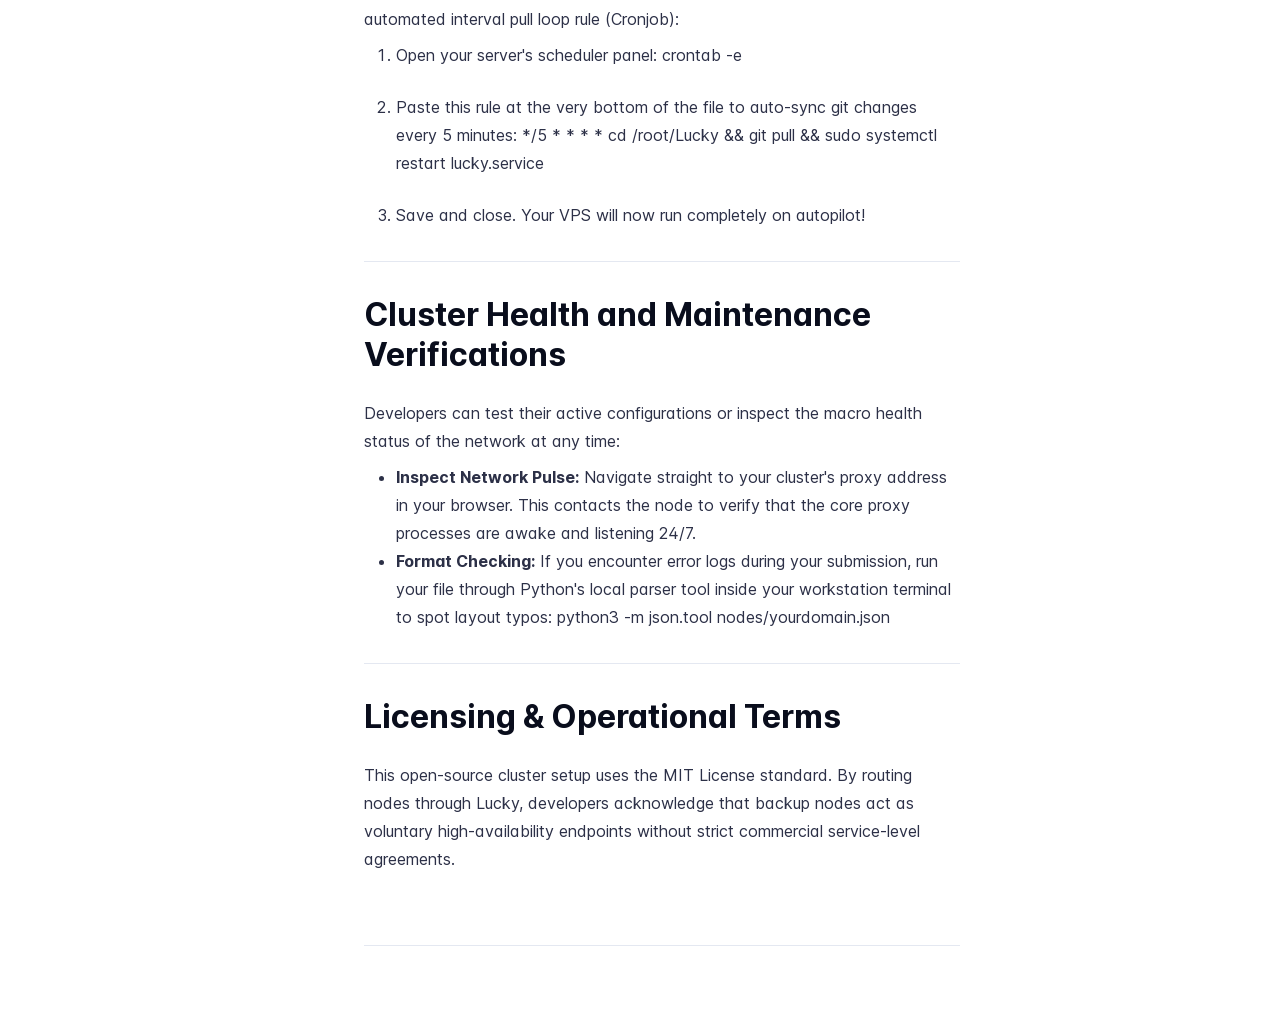
==== commit eaeedcb5: "Refreshes Retype-generated documentation. Process triggered by MOG4125." ====
--- a/index.html
+++ b/index.html
@@ -3,7 +3,7 @@
 <head>
     <meta charset="UTF-8">
     <meta name="viewport" content="width=device-width,initial-scale=1">
-    <meta name="turbo-cache-control" content="no-cache" data-turbo-track="reload" data-track-token="3.12.0.832842397682">
+    <meta name="turbo-cache-control" content="no-cache" data-turbo-track="reload" data-track-token="3.12.0.832842868610">
 
     <!-- See retype.com -->
     <meta name="generator" content="Retype 3.12.0">
@@ -30,11 +30,11 @@
 
     <script data-cfasync="false">(function(){var cl=document.documentElement.classList,ls=localStorage.getItem("retype_scheme"),hd=cl.contains("dark"),hl=cl.contains("light"),wm=window.matchMedia&&window.matchMedia("(prefers-color-scheme: dark)").matches;if(ls==="dark"||(!ls&&wm&&!hd&&!hl)){cl.remove("light");cl.add("dark")}else if(ls==="light"||(!ls&&!wm&&!hd&&!hl)){cl.remove("dark");cl.add("light")}})();</script>
 
-    <link href="resources/css/retype.css?v=3.12.0.832842397682" rel="stylesheet">
-
-    <script data-cfasync="false" src="resources/js/config.js?v=3.12.0.832842397682" data-turbo-eval="false" defer></script>
+    <link href="resources/css/retype.css?v=3.12.0.832842868610" rel="stylesheet">
+
+    <script data-cfasync="false" src="resources/js/config.js?v=3.12.0.832842868610" data-turbo-eval="false" defer></script>
     <script data-cfasync="false" src="resources/js/retype.js?v=3.12.0" data-turbo-eval="false" defer></script>
-    <script id="lunr-js" data-cfasync="false" src="resources/js/lunr.js?v=3.12.0.832842397682" data-turbo-eval="false" defer></script>
+    <script id="lunr-js" data-cfasync="false" src="resources/js/lunr.js?v=3.12.0.832842868610" data-turbo-eval="false" defer></script>
 </head>
 <body>
     <div id="retype-app" class="relative text-base antialiased text-base-text bg-base-bg font-body">
